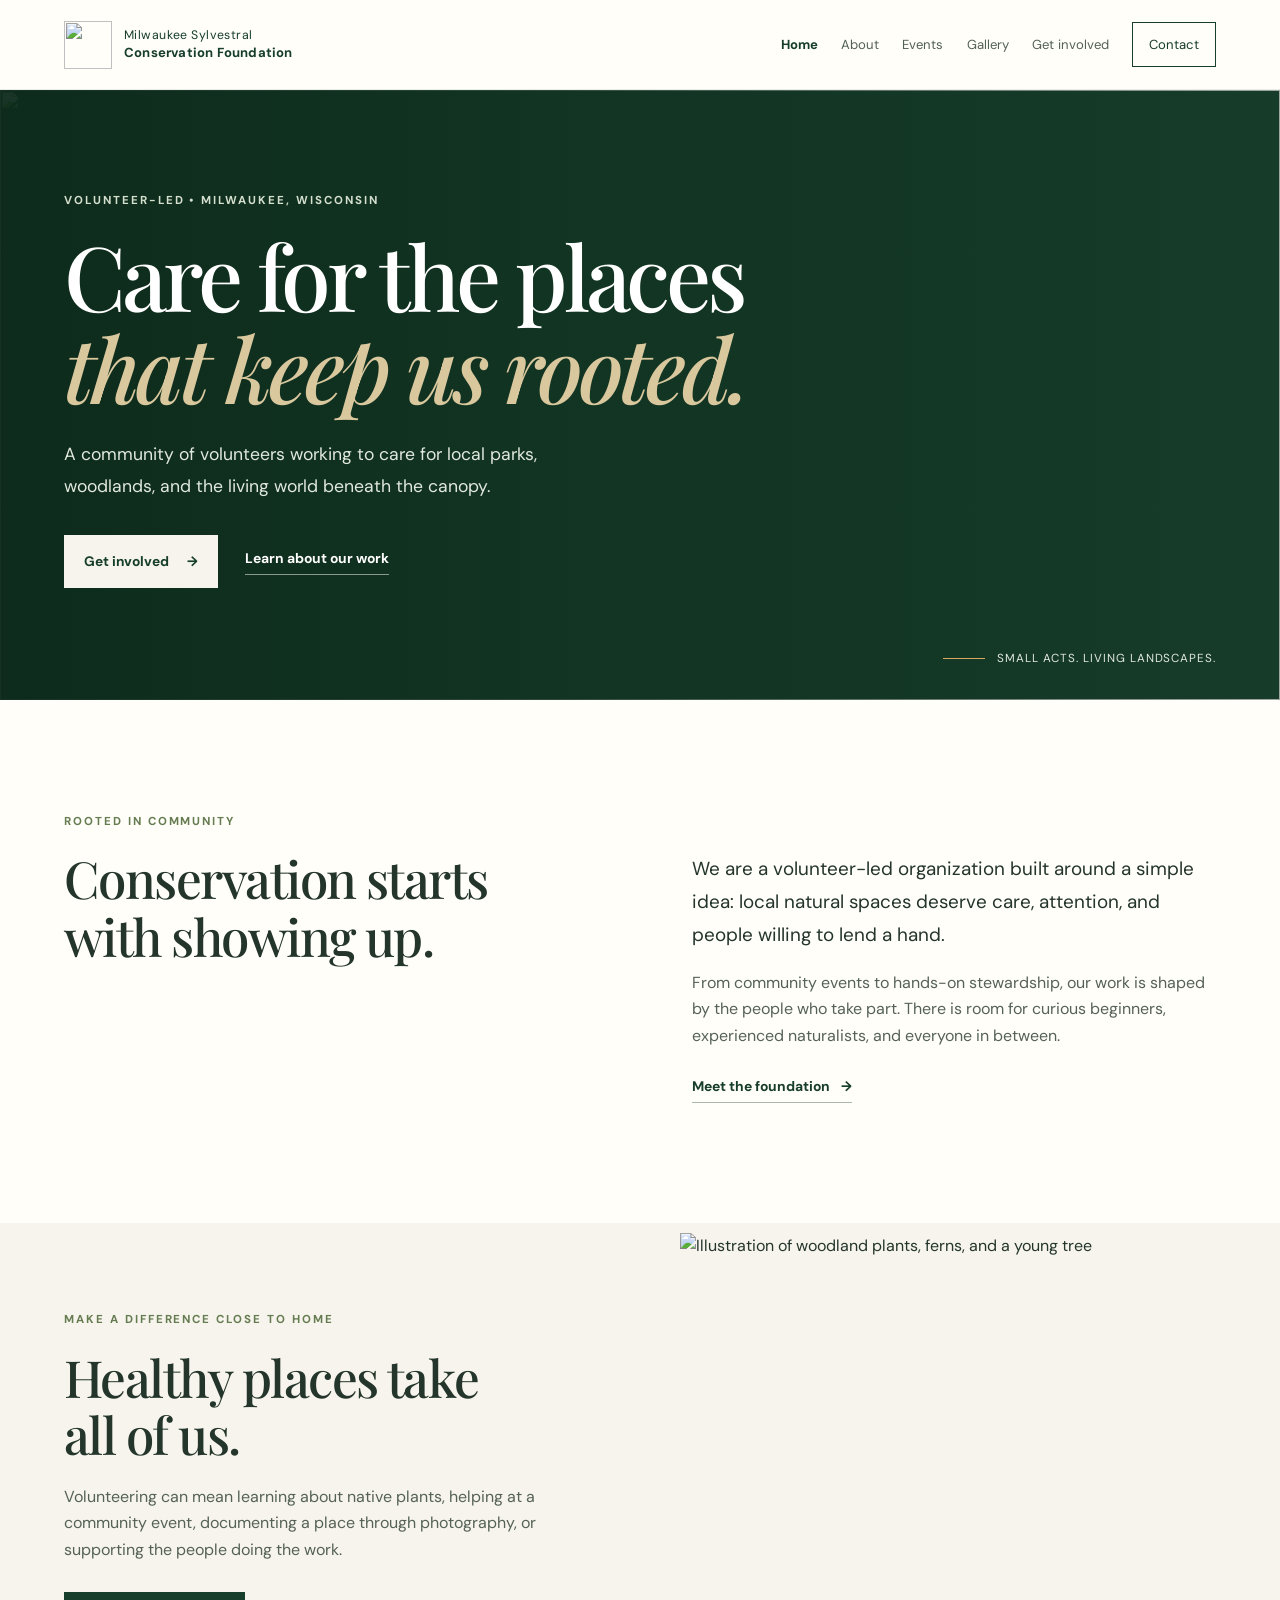
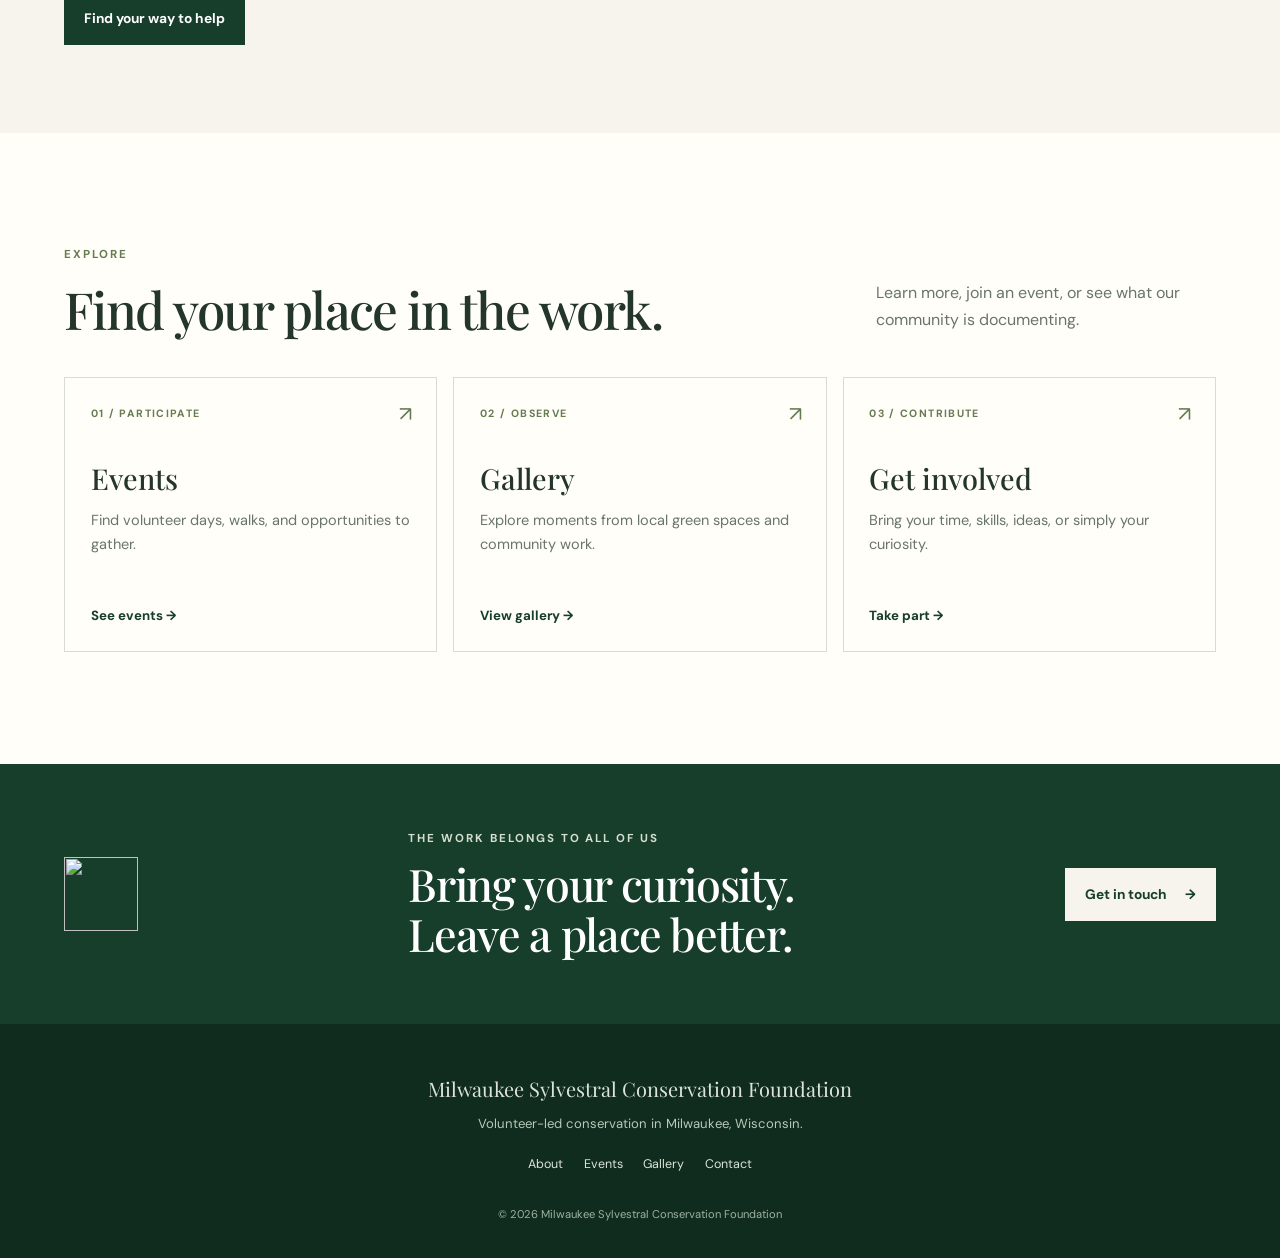
==== index.html @ 04dc6917 "Add files via upload" ====
<!doctype html>
<html lang="en">
<head>
  <meta charset="utf-8">
  <meta name="viewport" content="width=device-width, initial-scale=1">
  <meta name="description" content="The Milwaukee Sylvestral Conservation Foundation is a volunteer-led effort to care for local parks, woodlands, and the living communities within them.">
  <meta name="theme-color" content="#173d2b">
  <title>Milwaukee Sylvestral Conservation Foundation</title>
  <link rel="icon" href="assets/logo.svg" type="image/svg+xml">
  <link rel="stylesheet" href="styles.css">
  <script src="script.js" defer></script>
</head>
<body>
  <a class="skip-link" href="#main">Skip to content</a>
  <header class="site-header">
    <a class="brand" href="index.html" aria-label="Milwaukee Sylvestral Conservation Foundation home">
      <img src="assets/logo.svg" alt="" class="brand-mark">
      <span class="brand-name">Milwaukee Sylvestral<br><strong>Conservation Foundation</strong></span>
    </a>
    <button class="menu-toggle" aria-expanded="false" aria-controls="site-nav">Menu</button>
    <nav class="site-nav" id="site-nav" aria-label="Main navigation">
      <a class="active" href="index.html">Home</a>
      <a href="about.html">About</a>
      <a href="events.html">Events</a>
      <a href="gallery.html">Gallery</a>
      <a href="get-involved.html">Get involved</a>
      <a class="nav-contact" href="contact.html">Contact</a>
    </nav>
  </header>

  <main id="main">
    <section class="hero">
      <img class="hero-art" src="assets/woodland-banner.svg" alt="" aria-hidden="true">
      <div class="hero-content">
        <p class="eyebrow">Volunteer-led • Milwaukee, Wisconsin</p>
        <h1>Care for the places<br><em>that keep us rooted.</em></h1>
        <p class="hero-copy">A community of volunteers working to care for local parks, woodlands, and the living world beneath the canopy.</p>
        <div class="button-row">
          <a class="button button-light" href="get-involved.html">Get involved <span aria-hidden="true">→</span></a>
          <a class="text-link text-link-light" href="about.html">Learn about our work</a>
        </div>
      </div>
      <div class="hero-note"><span class="note-line"></span><span>Small acts. Living landscapes.</span></div>
    </section>

    <section class="intro section-wrap">
      <div class="section-kicker">Rooted in community</div>
      <div class="intro-grid">
        <h2>Conservation starts<br>with showing up.</h2>
        <div>
          <p class="large-copy">We are a volunteer-led organization built around a simple idea: local natural spaces deserve care, attention, and people willing to lend a hand.</p>
          <p>From community events to hands-on stewardship, our work is shaped by the people who take part. There is room for curious beginners, experienced naturalists, and everyone in between.</p>
          <a class="text-link" href="about.html">Meet the foundation <span aria-hidden="true">→</span></a>
        </div>
      </div>
    </section>

    <section class="feature-band">
      <div class="section-wrap feature-grid">
        <div class="feature-copy">
          <p class="eyebrow">Make a difference close to home</p>
          <h2>Healthy places take<br>all of us.</h2>
          <p>Volunteering can mean learning about native plants, helping at a community event, documenting a place through photography, or supporting the people doing the work.</p>
          <a class="button button-dark" href="get-involved.html">Find your way to help</a>
        </div>
        <div class="feature-illustration">
          <img src="assets/woodland-detail.svg" alt="Illustration of woodland plants, ferns, and a young tree">
        </div>
      </div>
    </section>

    <section class="section-wrap home-links">
      <div class="section-heading">
        <div>
          <div class="section-kicker">Explore</div>
          <h2>Find your place in the work.</h2>
        </div>
        <p>Learn more, join an event, or see what our community is documenting.</p>
      </div>
      <div class="card-grid">
        <a class="info-card" href="events.html">
          <span class="card-number">01 / PARTICIPATE</span>
          <span class="card-icon" aria-hidden="true">↗</span>
          <h3>Events</h3>
          <p>Find volunteer days, walks, and opportunities to gather.</p>
          <span class="card-link">See events <span aria-hidden="true">→</span></span>
        </a>
        <a class="info-card" href="gallery.html">
          <span class="card-number">02 / OBSERVE</span>
          <span class="card-icon" aria-hidden="true">↗</span>
          <h3>Gallery</h3>
          <p>Explore moments from local green spaces and community work.</p>
          <span class="card-link">View gallery <span aria-hidden="true">→</span></span>
        </a>
        <a class="info-card" href="get-involved.html">
          <span class="card-number">03 / CONTRIBUTE</span>
          <span class="card-icon" aria-hidden="true">↗</span>
          <h3>Get involved</h3>
          <p>Bring your time, skills, ideas, or simply your curiosity.</p>
          <span class="card-link">Take part <span aria-hidden="true">→</span></span>
        </a>
      </div>
    </section>

    <section class="closing-cta">
      <div class="section-wrap closing-inner">
        <img src="assets/logo-light.svg" alt="" class="closing-logo">
        <div>
          <p class="eyebrow">The work belongs to all of us</p>
          <h2>Bring your curiosity.<br>Leave a place better.</h2>
        </div>
        <a class="button button-light" href="contact.html">Get in touch <span aria-hidden="true">→</span></a>
      </div>
    </section>
  </main>

  <footer class="site-footer">
    <a class="footer-brand" href="index.html">Milwaukee Sylvestral Conservation Foundation</a>
    <p>Volunteer-led conservation in Milwaukee, Wisconsin.</p>
    <div class="footer-links"><a href="about.html">About</a><a href="events.html">Events</a><a href="gallery.html">Gallery</a><a href="contact.html">Contact</a></div>
    <small>© <span data-year></span> Milwaukee Sylvestral Conservation Foundation</small>
  </footer>
</body>
</html>
---- styles.css ----
@import url('https://fonts.googleapis.com/css2?family=DM+Sans:wght@400;500;600;700&family=Playfair+Display:ital,wght@0,500;0,600;1,500;1,600&display=swap');

:root{--forest:#173d2b;--forest-2:#244c37;--moss:#657b50;--sage:#dce4d5;--cream:#f6f4ec;--paper:#fffef9;--ink:#24352b;--muted:#69756a;--line:#d8ddd2;--accent:#d6a75d;--serif:"Playfair Display",Georgia,serif;--sans:"DM Sans",Arial,sans-serif;--max:1160px}
*{box-sizing:border-box}
html{scroll-behavior:smooth}
body{margin:0;background:var(--paper);color:var(--ink);font-family:var(--sans);line-height:1.65;-webkit-font-smoothing:antialiased}
a{color:inherit}
img{max-width:100%;display:block}
button,input,textarea,select{font:inherit}
.skip-link{position:absolute;left:-9999px;top:1rem;background:white;padding:.8rem;z-index:99}
.skip-link:focus{left:1rem}
.site-header{height:auto;min-height:90px;display:flex;align-items:center;justify-content:space-between;gap:2rem;padding:1rem max(5vw,calc((100vw - var(--max))/2));background:var(--paper);position:relative;z-index:5;border-bottom:1px solid rgba(23,61,43,.09)}
.brand{display:flex;align-items:center;gap:.75rem;text-decoration:none;flex-shrink:0}
.brand-mark{width:48px;height:48px}
.brand-name{font-size:.77rem;line-height:1.35;letter-spacing:.035em;color:var(--forest)}
.brand-name strong{font-size:.82rem;letter-spacing:.015em}
.site-nav{display:flex;align-items:center;gap:1.45rem}
.site-nav a{font-size:.82rem;text-decoration:none;color:#536055;transition:color .2s}
.site-nav a:hover,.site-nav a.active{color:var(--forest)}
.site-nav a.active{font-weight:700}
.site-nav .nav-contact{border:1px solid var(--forest);padding:.65rem 1rem;color:var(--forest)}
.menu-toggle{display:none;background:none;border:1px solid var(--line);padding:.55rem .8rem;color:var(--forest)}
.hero{position:relative;min-height:610px;background:var(--forest);overflow:hidden;color:#fff;display:flex;align-items:center}
.hero:after{content:"";position:absolute;inset:0;background:linear-gradient(90deg,rgba(13,42,27,.94) 0%,rgba(17,50,32,.82) 43%,rgba(17,50,32,.14) 100%);pointer-events:none}
.hero-art{position:absolute;inset:0;width:100%;height:100%;object-fit:cover;object-position:center 58%;opacity:.95}
.hero-content{position:relative;z-index:1;width:min(var(--max),90%);margin:0 auto;padding:5.5rem 0 6.2rem}
.eyebrow,.section-kicker{font-size:.72rem;letter-spacing:.17em;text-transform:uppercase;font-weight:700}
.eyebrow{color:#d5dfce;margin:0 0 1.2rem}
.hero h1,.page-hero h1{font-family:var(--serif);font-weight:500;font-size:clamp(3.2rem,7vw,6.3rem);letter-spacing:-.045em;line-height:1.02;margin:0;max-width:800px}
.hero h1 em,.page-hero h1 em{font-weight:500;color:#d9c79e}
.hero-copy{font-size:1.1rem;max-width:520px;color:#e1e8dd;margin:1.7rem 0 2rem;line-height:1.8}
.button-row{display:flex;align-items:center;gap:1.7rem;flex-wrap:wrap}
.button{display:inline-flex;align-items:center;justify-content:center;gap:1.1rem;text-decoration:none;border:0;padding:.95rem 1.25rem;font-size:.86rem;font-weight:700;cursor:pointer;transition:transform .2s,background .2s}
.button:hover{transform:translateY(-2px)}
.button-light{background:var(--cream);color:var(--forest)}
.button-dark{background:var(--forest);color:white}
.text-link{display:inline-flex;align-items:center;gap:.7rem;text-decoration:none;color:var(--forest);font-weight:700;font-size:.87rem;border-bottom:1px solid #aab7a8;padding-bottom:.25rem}
.text-link-light{color:#fff;border-color:#8a9a8a}
.hero-note{position:absolute;z-index:1;bottom:2rem;right:max(5vw,calc((100vw - var(--max))/2));display:flex;align-items:center;gap:.75rem;color:#e1e8dd;font-size:.73rem;letter-spacing:.08em;text-transform:uppercase}
.note-line{width:42px;height:1px;background:var(--accent)}
.section-wrap{width:min(var(--max),90%);margin:0 auto}
.intro{padding:7rem 0 7.5rem}
.section-kicker{color:var(--moss);margin-bottom:1.1rem}
.intro-grid{display:grid;grid-template-columns:1fr 1fr;gap:9%;margin-top:1.2rem}
h2{font-family:var(--serif);font-weight:500;font-size:clamp(2.1rem,4vw,3.5rem);line-height:1.12;letter-spacing:-.03em;margin:.2rem 0 1.3rem}
.intro-grid h2{margin-top:0}
.intro-grid p{color:#566257;margin:.1rem 0 1.2rem}
.intro-grid .large-copy{font-size:1.18rem;color:var(--ink);line-height:1.75}
.intro-grid .text-link{margin-top:.4rem}
.feature-band{background:var(--cream);overflow:hidden}
.feature-grid{display:grid;grid-template-columns:1fr 1fr;align-items:center;min-height:510px;gap:5rem}
.feature-copy{padding:5rem 0}
.feature-copy .eyebrow{color:var(--moss)}
.feature-copy h2{font-size:clamp(2.7rem,4vw,4.2rem)}
.feature-copy p:not(.eyebrow){max-width:480px;color:#566257;margin-bottom:1.8rem}
.feature-illustration{height:100%;display:flex;align-items:center;justify-content:center;align-self:stretch}
.feature-illustration img{height:100%;max-height:490px;width:100%;object-fit:contain;object-position:center bottom}
.home-links{padding:7rem 0}
.section-heading{display:flex;justify-content:space-between;gap:2rem;align-items:end;margin-bottom:2.4rem}
.section-heading h2{margin-bottom:0}
.section-heading>p{max-width:340px;color:var(--muted);margin:0 0 .35rem}
.card-grid{display:grid;grid-template-columns:repeat(3,1fr);gap:1rem}
.info-card{position:relative;text-decoration:none;border:1px solid var(--line);padding:1.7rem 1.6rem 1.5rem;min-height:275px;display:flex;flex-direction:column;transition:background .2s,border-color .2s}
.info-card:hover{background:var(--cream);border-color:#aebba9}
.card-number{font-size:.66rem;font-weight:700;letter-spacing:.13em;color:var(--moss)}
.card-icon{position:absolute;right:1.5rem;top:1.2rem;font-size:1.3rem;color:var(--moss)}
.info-card h3,.event-type-copy h3{font-family:var(--serif);font-size:1.8rem;font-weight:500;margin:2rem 0 .4rem}
.info-card p{font-size:.91rem;color:var(--muted);margin:0 0 1.4rem}
.card-link{margin-top:auto;font-size:.83rem;font-weight:700;color:var(--forest)}
.closing-cta{background:var(--forest);color:white}
.closing-inner{min-height:260px;display:flex;align-items:center;justify-content:space-between;gap:2rem;padding-top:3rem;padding-bottom:3rem}
.closing-logo{width:74px;height:74px}
.closing-inner .eyebrow{margin-bottom:.7rem}
.closing-inner h2{font-size:clamp(2rem,3.5vw,3.3rem);margin:0}
.site-footer{padding:3rem 5vw 2rem;text-align:center;background:#102c1e;color:#dce4d9}
.footer-brand{font-family:var(--serif);font-size:1.25rem;text-decoration:none}
.site-footer p{font-size:.82rem;color:#b9c8b8;margin:.45rem 0 1.2rem}
.footer-links{display:flex;justify-content:center;gap:1.3rem;flex-wrap:wrap;margin:1.1rem 0 1.6rem}
.footer-links a{font-size:.78rem;text-decoration:none;color:#dce4d9}
.site-footer small{font-size:.7rem;color:#9fb19f}
.page-hero{background:var(--forest);color:white;padding:5.8rem 0 6rem}
.page-hero-compact{padding:4.5rem 0 4.8rem}
.page-hero-grid{display:grid;grid-template-columns:1.1fr .9fr;align-items:end;gap:8%}
.page-hero h1{font-size:clamp(3.5rem,7vw,6rem)}
.page-lede{font-size:1.1rem;line-height:1.85;color:#dce5d8;max-width:460px;margin:0 0 .3rem}
.content-two-col{display:grid;grid-template-columns:.85fr 1.15fr;gap:12%;padding-top:7rem;padding-bottom:7rem}
.content-two-col h2{max-width:450px}
.prose{color:#59665a;font-size:1.02rem}
.prose p{margin:0 0 1.3rem}
.values-section{background:var(--cream);padding:6rem 0}
.values-section h2{margin-bottom:2.5rem}
.values-grid{display:grid;grid-template-columns:repeat(4,1fr);gap:1.5rem}
.values-grid article{border-top:1px solid #c4cec0;padding-top:1.1rem}
.values-grid article>span{color:var(--moss);font-size:.75rem;font-weight:700;letter-spacing:.1em}
.values-grid h3{font-family:var(--serif);font-size:1.45rem;font-weight:500;margin:1.3rem 0 .45rem}
.values-grid p{font-size:.88rem;color:var(--muted);margin:0}
.callout-row{display:flex;align-items:center;justify-content:space-between;gap:2rem;padding-top:5rem;padding-bottom:5rem}
.callout-row h2{margin:0}
.callout-row .eyebrow{color:var(--moss)}
.events-content{padding-top:4rem;padding-bottom:6rem}
.notice-panel{display:flex;gap:1.2rem;align-items:flex-start;background:var(--cream);padding:2rem;margin-bottom:5rem}
.notice-mark{display:flex;align-items:center;justify-content:center;border:1px solid #9aaa91;color:var(--forest);width:30px;height:30px;border-radius:50%;flex-shrink:0;font-family:var(--serif)}
.notice-panel h2{font-size:1.8rem;margin:0 0 .5rem}
.notice-panel p{color:var(--muted);margin:.2rem 0 1rem;max-width:680px}
.events-heading{margin-bottom:1.7rem}
.event-types{display:grid;grid-template-columns:repeat(3,1fr);gap:1.2rem}
.event-types article{border:1px solid var(--line)}
.event-type-art{height:170px;background-color:var(--sage);position:relative;overflow:hidden}
.event-type-art:before,.event-type-art:after{content:"";position:absolute;border-radius:100% 0 100% 0;transform:rotate(-25deg)}
.art-leaves:before{width:150px;height:85px;background:#6b845a;left:20%;top:35%;box-shadow:65px -35px 0 #8ba17a,115px 12px 0 #496e4a}
.art-leaves:after{width:2px;height:190px;background:#496e4a;left:48%;top:5%;transform:rotate(35deg)}
.art-walk{background:#dce3d2}
.art-walk:before{width:240px;height:100px;background:#a8b99a;left:12%;top:55%;transform:rotate(-7deg)}
.art-walk:after{width:100px;height:100px;background:#617f5b;right:12%;top:5%;box-shadow:-170px 45px 0 #7e966e}
.art-community{background:#e9dfc8}
.art-community:before{width:90px;height:130px;background:#b4c3a2;left:17%;top:20%;transform:rotate(18deg)}
.art-community:after{width:80px;height:110px;background:#718c65;right:20%;top:27%;transform:rotate(-20deg)}
.event-type-copy{padding:1.3rem 1.4rem 1.5rem}
.event-type-copy h3{margin:1rem 0 .4rem;font-size:1.6rem}
.event-type-copy p{font-size:.88rem;color:var(--muted);margin:0}
.gallery-content{padding-top:4rem;padding-bottom:6rem}
.gallery-intro{max-width:750px;color:var(--muted);margin-bottom:2.3rem}
.gallery-grid{display:grid;grid-template-columns:repeat(3,1fr);grid-auto-rows:240px;gap:1rem}
.gallery-item{position:relative;margin:0;background:var(--cream);overflow:hidden;display:flex;flex-direction:column;justify-content:space-between}
.gallery-item img{width:100%;height:100%;position:absolute;inset:0;object-fit:cover;opacity:.82;transition:transform .5s}
.gallery-item:hover img{transform:scale(1.04)}
.gallery-item:after{content:"";position:absolute;inset:30% 0 0;background:linear-gradient(transparent,rgba(15,43,27,.86))}
.gallery-item figcaption{position:absolute;z-index:1;left:1.3rem;right:1rem;bottom:1.2rem;color:white;display:flex;flex-direction:column;gap:.3rem}
.gallery-item figcaption span{font-size:.64rem;letter-spacing:.14em;font-weight:700}
.gallery-item figcaption strong{font-family:var(--serif);font-size:1.35rem;font-weight:500}
.gallery-tall{grid-row:span 2}
.gallery-wide{grid-column:span 2}
.gallery-color{background:#d9e2d3}
.gallery-color img{object-fit:contain;padding:2.5rem;opacity:.65}
.gallery-note{margin-top:2rem;color:var(--muted);font-size:.9rem}
.gallery-note a{color:var(--forest);font-weight:700}
.involvement-grid{padding-top:4rem;padding-bottom:5rem;display:grid;grid-template-columns:1fr 1fr;column-gap:8%;row-gap:0}
.involvement-card{display:grid;grid-template-columns:48px 1fr;gap:1rem;padding:2rem 0;border-bottom:1px solid var(--line)}
.involvement-number{font-family:var(--serif);font-size:1.5rem;color:var(--moss)}
.involvement-card h2{font-size:1.7rem;margin:0 0 .5rem}
.involvement-card p{color:var(--muted);font-size:.94rem;margin:0}
.involvement-bottom{background:var(--forest);color:white;padding:4.5rem 0}
.involvement-bottom-inner{display:flex;align-items:center;justify-content:space-between;gap:3rem}
.involvement-bottom h2{font-size:clamp(2.2rem,4vw,3.4rem);margin:0 0 .7rem}
.involvement-bottom p:not(.eyebrow){color:#dce5d8;max-width:560px;margin:0}
.involvement-bottom .eyebrow{margin-bottom:.8rem}
.contact-layout{display:grid;grid-template-columns:.9fr 1.1fr;gap:12%;padding-top:5rem;padding-bottom:7rem}
.contact-copy h2{font-size:2.8rem}
.contact-copy>p{color:var(--muted)}
.contact-detail{border-top:1px solid var(--line);padding:1rem 0}
.detail-label{font-size:.68rem;letter-spacing:.14em;text-transform:uppercase;color:var(--moss);font-weight:700}
.contact-detail p{margin:.35rem 0 0}
.setup-note{color:var(--muted);font-size:.9rem}
code{font-family:ui-monospace,SFMono-Regular,Consolas,monospace;font-size:.9em;background:#edf0e8;padding:.12rem .3rem}
.contact-form{background:var(--cream);padding:2.2rem}
.contact-form h2{font-size:2rem;margin:0 0 .3rem}
.form-note{font-size:.85rem;color:var(--muted);margin:0 0 1.5rem}
.contact-form label{display:block;font-size:.78rem;font-weight:700;margin:.95rem 0 .35rem}
.contact-form input,.contact-form select,.contact-form textarea{width:100%;border:1px solid #cbd3c6;background:var(--paper);padding:.8rem;color:var(--ink);border-radius:0}
.contact-form input:focus,.contact-form select:focus,.contact-form textarea:focus{outline:2px solid var(--moss);outline-offset:1px}
.contact-form button{margin-top:1.2rem}
.form-status{font-size:.85rem;color:var(--forest);margin-bottom:0}
@media(max-width:900px){
 .site-header{padding:1rem 5%;min-height:78px}.menu-toggle{display:block}.site-nav{display:none;position:absolute;top:100%;left:0;right:0;background:var(--paper);padding:1rem 5% 1.5rem;border-bottom:1px solid var(--line);align-items:stretch;gap:0;flex-direction:column}.site-nav.open{display:flex}.site-nav a{padding:.8rem 0}.site-nav .nav-contact{padding:.7rem 1rem;margin-top:.3rem;text-align:center}
 .hero{min-height:570px}.hero-content{padding:5rem 0}.intro-grid,.feature-grid,.page-hero-grid,.content-two-col,.contact-layout{grid-template-columns:1fr;gap:2rem}.intro{padding:5rem 0}.feature-grid{gap:0}.feature-copy{padding:4rem 0 1rem}.feature-illustration{height:300px}.section-heading{align-items:start;flex-direction:column;gap:1rem}.values-grid{grid-template-columns:repeat(2,1fr)}.page-hero{padding:4rem 0}.page-lede{max-width:600px}.contact-layout{gap:3rem}.gallery-grid{grid-auto-rows:210px}.closing-inner{flex-wrap:wrap}.closing-inner>div{flex:1 1 60%}
}
@media(max-width:600px){
 .brand-mark{width:40px;height:40px}.brand-name{font-size:.68rem}.brand-name strong{font-size:.72rem}
 .hero{min-height:590px}.hero:after{background:linear-gradient(90deg,rgba(13,42,27,.93),rgba(17,50,32,.56))}.hero h1{font-size:clamp(3.2rem,15vw,4.5rem)}.hero-copy{font-size:1rem}.hero-note{right:5%;font-size:.62rem}.intro{padding:4rem 0}.intro-grid{gap:1rem}.intro-grid h2{font-size:2.5rem}.feature-copy h2{font-size:3rem}.home-links{padding:4.5rem 0}.card-grid,.event-types,.involvement-grid{grid-template-columns:1fr}.info-card{min-height:230px}.closing-inner{display:grid;grid-template-columns:60px 1fr;gap:1rem}.closing-logo{width:55px;height:55px}.closing-inner h2{font-size:2rem}.closing-inner .button{grid-column:1/-1;justify-self:start}.page-hero h1{font-size:3.7rem}.page-hero-grid{gap:1.3rem}.page-lede{font-size:1rem}.content-two-col{padding-top:4rem;padding-bottom:4rem}.values-section{padding:4rem 0}.values-grid{gap:1.4rem}.values-grid h3{font-size:1.3rem}.callout-row{align-items:start;flex-direction:column;padding-top:3.5rem;padding-bottom:3.5rem}.events-content,.gallery-content{padding-top:3rem;padding-bottom:4rem}.notice-panel{padding:1.2rem;gap:.8rem;margin-bottom:3.5rem}.notice-panel h2{font-size:1.5rem}.gallery-grid{grid-template-columns:1fr 1fr;grid-auto-rows:190px;gap:.65rem}.gallery-tall{grid-row:span 2}.gallery-wide{grid-column:span 2}.gallery-item figcaption{left:.8rem;bottom:.8rem}.gallery-item figcaption strong{font-size:1.1rem}.gallery-item figcaption span{font-size:.56rem}.involvement-grid{padding-top:2rem}.involvement-card{padding:1.5rem 0}.involvement-bottom-inner{align-items:start;flex-direction:column;gap:1.5rem}.contact-layout{padding-top:3rem;padding-bottom:4rem}.contact-copy h2{font-size:2.4rem}.contact-form{padding:1.3rem}.footer-brand{font-size:1.05rem}
}
@media(prefers-reduced-motion:reduce){html{scroll-behavior:auto}*,*:before,*:after{transition:none!important}}
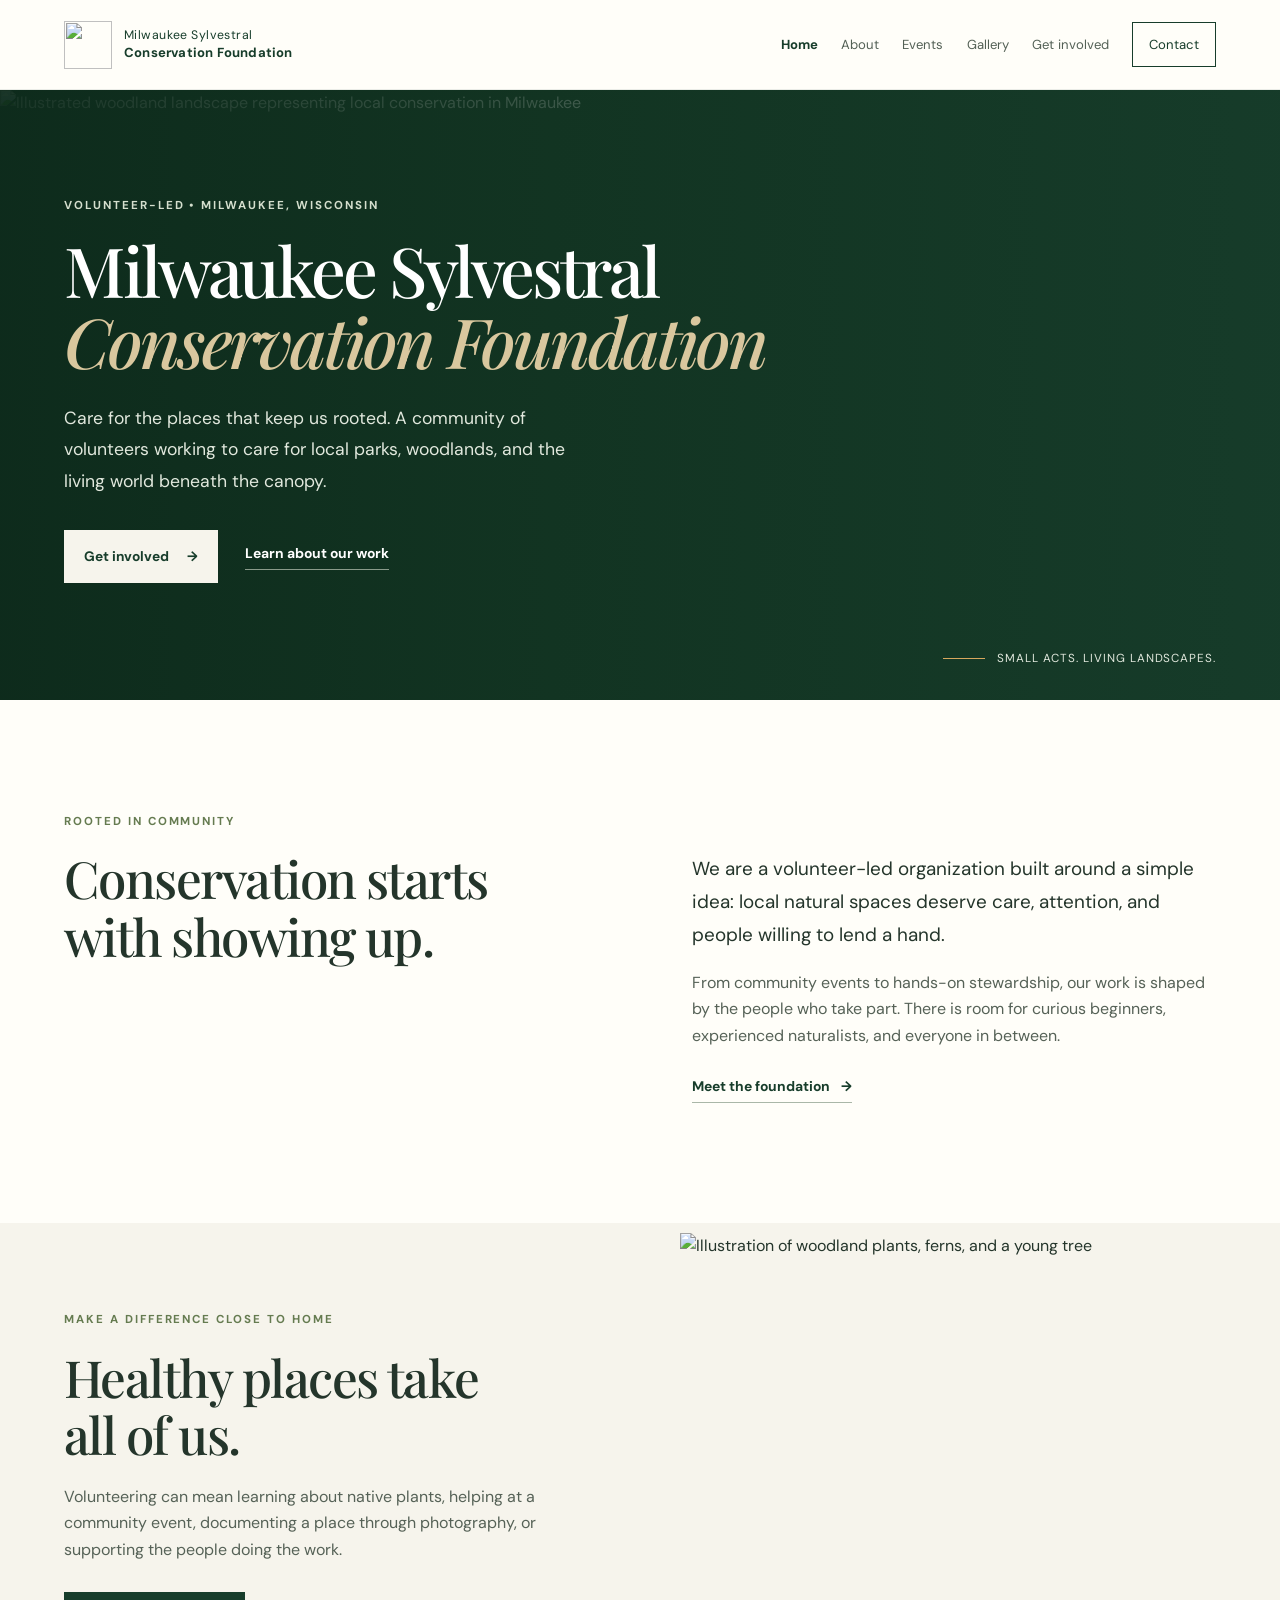
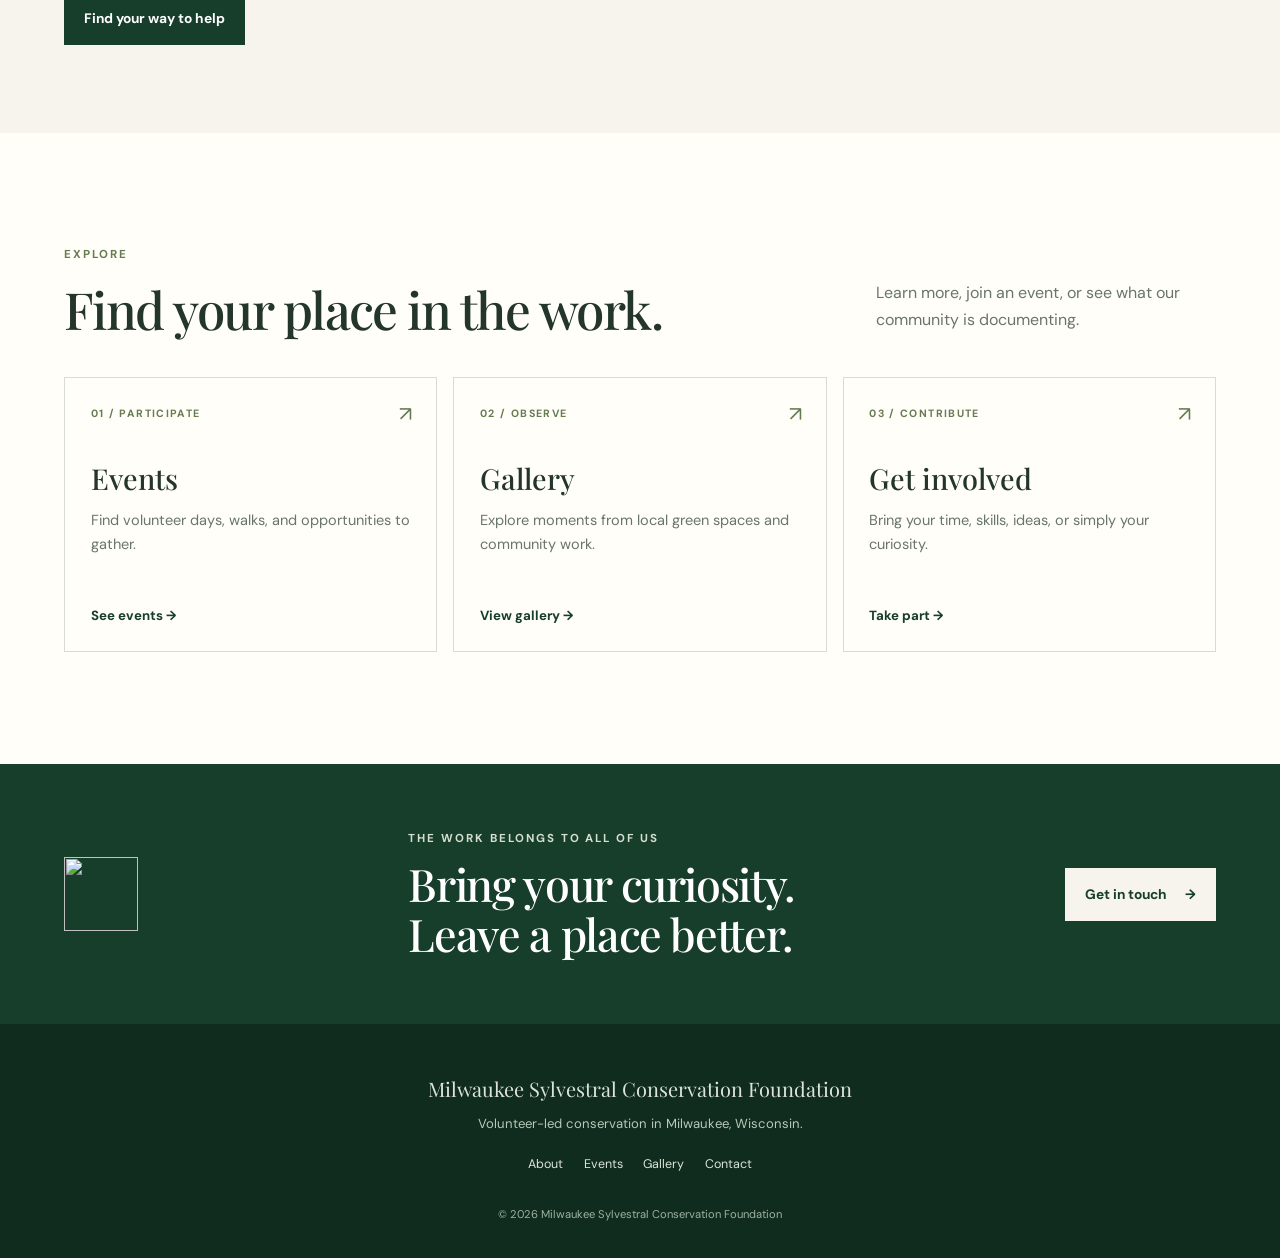
==== commit 3d28521f: "Add files via upload" ====
--- a/index.html
+++ b/index.html
@@ -30,11 +30,11 @@
 
   <main id="main">
     <section class="hero">
-      <img class="hero-art" src="assets/woodland-banner.svg" alt="" aria-hidden="true">
+      <img class="hero-art" src="assets/hero-banner.jpg" alt="Illustrated woodland landscape representing local conservation in Milwaukee">
       <div class="hero-content">
         <p class="eyebrow">Volunteer-led • Milwaukee, Wisconsin</p>
-        <h1>Care for the places<br><em>that keep us rooted.</em></h1>
-        <p class="hero-copy">A community of volunteers working to care for local parks, woodlands, and the living world beneath the canopy.</p>
+        <h1 class="foundation-title">Milwaukee Sylvestral<br><em>Conservation Foundation</em></h1>
+        <p class="hero-copy">Care for the places that keep us rooted. A community of volunteers working to care for local parks, woodlands, and the living world beneath the canopy.</p>
         <div class="button-row">
           <a class="button button-light" href="get-involved.html">Get involved <span aria-hidden="true">→</span></a>
           <a class="text-link text-link-light" href="about.html">Learn about our work</a>
--- a/styles.css
+++ b/styles.css
@@ -27,6 +27,7 @@
 .eyebrow,.section-kicker{font-size:.72rem;letter-spacing:.17em;text-transform:uppercase;font-weight:700}
 .eyebrow{color:#d5dfce;margin:0 0 1.2rem}
 .hero h1,.page-hero h1{font-family:var(--serif);font-weight:500;font-size:clamp(3.2rem,7vw,6.3rem);letter-spacing:-.045em;line-height:1.02;margin:0;max-width:800px}
+.hero h1.foundation-title{font-size:clamp(2.8rem,5.4vw,5.2rem);max-width:900px}
 .hero h1 em,.page-hero h1 em{font-weight:500;color:#d9c79e}
 .hero-copy{font-size:1.1rem;max-width:520px;color:#e1e8dd;margin:1.7rem 0 2rem;line-height:1.8}
 .button-row{display:flex;align-items:center;gap:1.7rem;flex-wrap:wrap}
@@ -166,6 +167,6 @@
 }
 @media(max-width:600px){
  .brand-mark{width:40px;height:40px}.brand-name{font-size:.68rem}.brand-name strong{font-size:.72rem}
- .hero{min-height:590px}.hero:after{background:linear-gradient(90deg,rgba(13,42,27,.93),rgba(17,50,32,.56))}.hero h1{font-size:clamp(3.2rem,15vw,4.5rem)}.hero-copy{font-size:1rem}.hero-note{right:5%;font-size:.62rem}.intro{padding:4rem 0}.intro-grid{gap:1rem}.intro-grid h2{font-size:2.5rem}.feature-copy h2{font-size:3rem}.home-links{padding:4.5rem 0}.card-grid,.event-types,.involvement-grid{grid-template-columns:1fr}.info-card{min-height:230px}.closing-inner{display:grid;grid-template-columns:60px 1fr;gap:1rem}.closing-logo{width:55px;height:55px}.closing-inner h2{font-size:2rem}.closing-inner .button{grid-column:1/-1;justify-self:start}.page-hero h1{font-size:3.7rem}.page-hero-grid{gap:1.3rem}.page-lede{font-size:1rem}.content-two-col{padding-top:4rem;padding-bottom:4rem}.values-section{padding:4rem 0}.values-grid{gap:1.4rem}.values-grid h3{font-size:1.3rem}.callout-row{align-items:start;flex-direction:column;padding-top:3.5rem;padding-bottom:3.5rem}.events-content,.gallery-content{padding-top:3rem;padding-bottom:4rem}.notice-panel{padding:1.2rem;gap:.8rem;margin-bottom:3.5rem}.notice-panel h2{font-size:1.5rem}.gallery-grid{grid-template-columns:1fr 1fr;grid-auto-rows:190px;gap:.65rem}.gallery-tall{grid-row:span 2}.gallery-wide{grid-column:span 2}.gallery-item figcaption{left:.8rem;bottom:.8rem}.gallery-item figcaption strong{font-size:1.1rem}.gallery-item figcaption span{font-size:.56rem}.involvement-grid{padding-top:2rem}.involvement-card{padding:1.5rem 0}.involvement-bottom-inner{align-items:start;flex-direction:column;gap:1.5rem}.contact-layout{padding-top:3rem;padding-bottom:4rem}.contact-copy h2{font-size:2.4rem}.contact-form{padding:1.3rem}.footer-brand{font-size:1.05rem}
+ .hero{min-height:590px}.hero:after{background:linear-gradient(90deg,rgba(13,42,27,.93),rgba(17,50,32,.56))}.hero h1{font-size:clamp(2.45rem,11vw,3.5rem)}.hero-copy{font-size:1rem}.hero-note{right:5%;font-size:.62rem}.intro{padding:4rem 0}.intro-grid{gap:1rem}.intro-grid h2{font-size:2.5rem}.feature-copy h2{font-size:3rem}.home-links{padding:4.5rem 0}.card-grid,.event-types,.involvement-grid{grid-template-columns:1fr}.info-card{min-height:230px}.closing-inner{display:grid;grid-template-columns:60px 1fr;gap:1rem}.closing-logo{width:55px;height:55px}.closing-inner h2{font-size:2rem}.closing-inner .button{grid-column:1/-1;justify-self:start}.page-hero h1{font-size:3.7rem}.page-hero-grid{gap:1.3rem}.page-lede{font-size:1rem}.content-two-col{padding-top:4rem;padding-bottom:4rem}.values-section{padding:4rem 0}.values-grid{gap:1.4rem}.values-grid h3{font-size:1.3rem}.callout-row{align-items:start;flex-direction:column;padding-top:3.5rem;padding-bottom:3.5rem}.events-content,.gallery-content{padding-top:3rem;padding-bottom:4rem}.notice-panel{padding:1.2rem;gap:.8rem;margin-bottom:3.5rem}.notice-panel h2{font-size:1.5rem}.gallery-grid{grid-template-columns:1fr 1fr;grid-auto-rows:190px;gap:.65rem}.gallery-tall{grid-row:span 2}.gallery-wide{grid-column:span 2}.gallery-item figcaption{left:.8rem;bottom:.8rem}.gallery-item figcaption strong{font-size:1.1rem}.gallery-item figcaption span{font-size:.56rem}.involvement-grid{padding-top:2rem}.involvement-card{padding:1.5rem 0}.involvement-bottom-inner{align-items:start;flex-direction:column;gap:1.5rem}.contact-layout{padding-top:3rem;padding-bottom:4rem}.contact-copy h2{font-size:2.4rem}.contact-form{padding:1.3rem}.footer-brand{font-size:1.05rem}
 }
 @media(prefers-reduced-motion:reduce){html{scroll-behavior:auto}*,*:before,*:after{transition:none!important}}
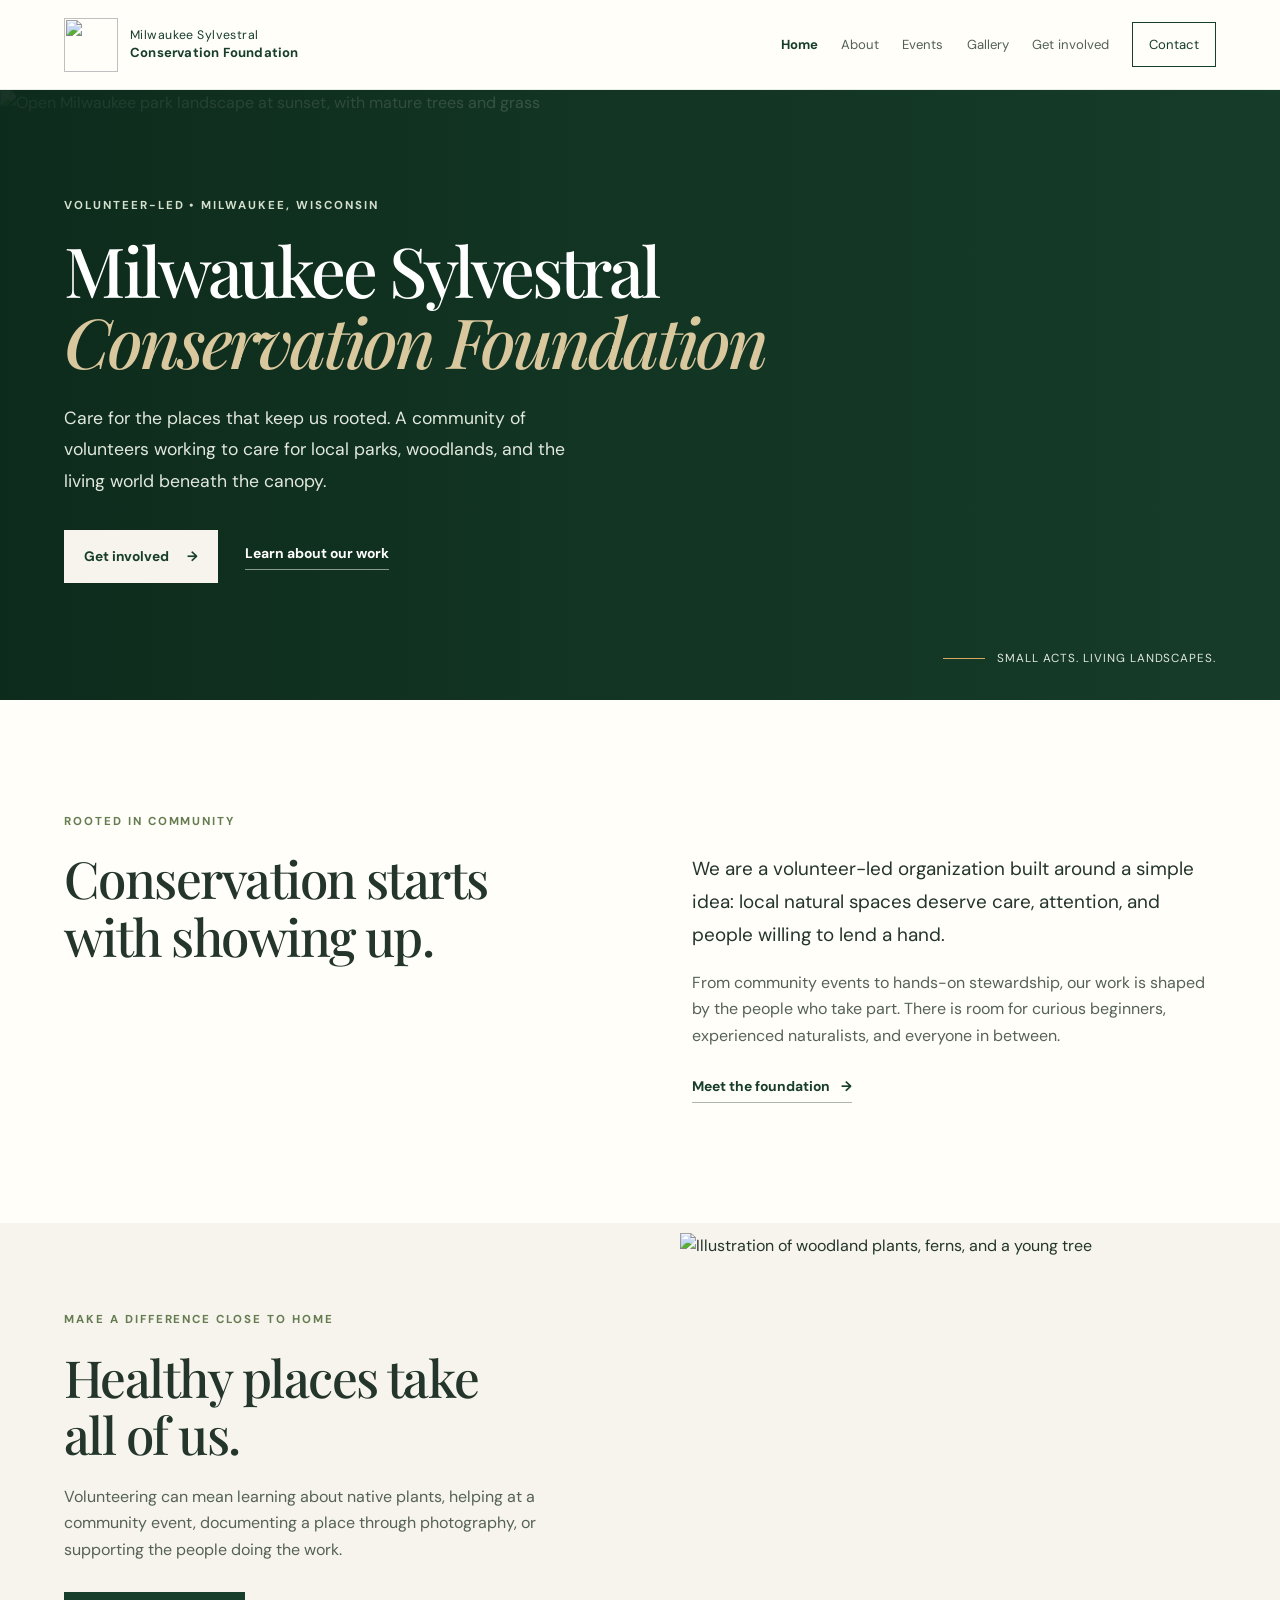
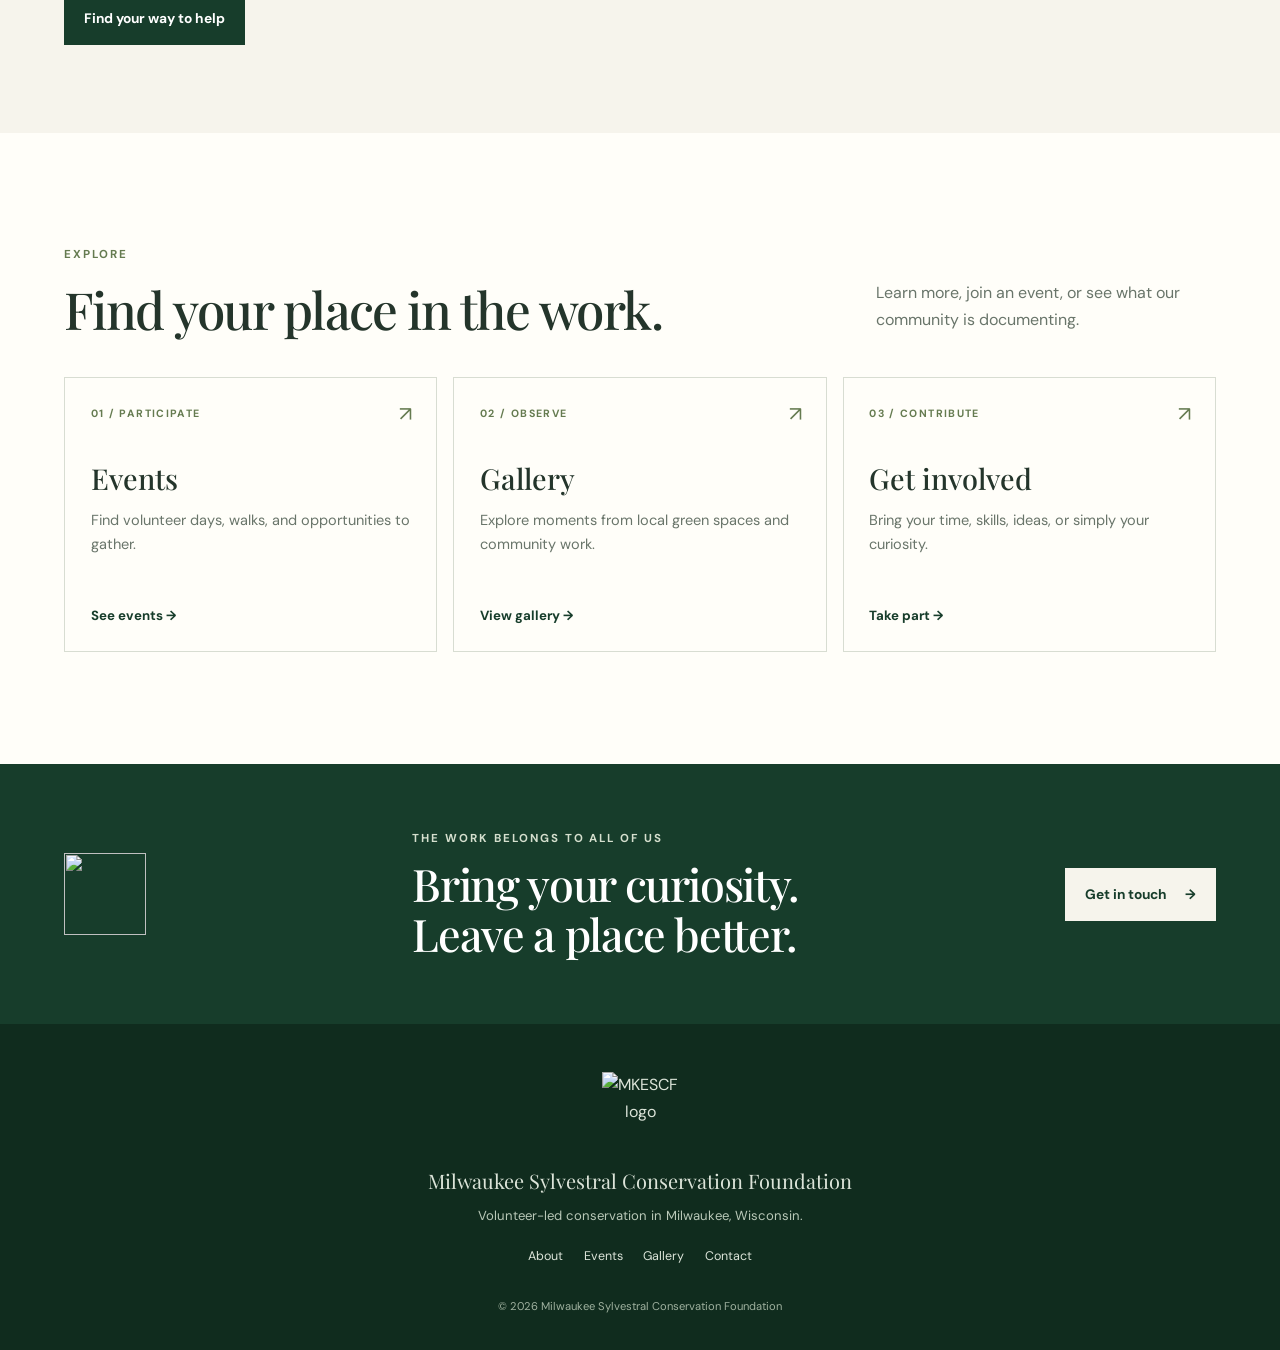
==== commit e9c070fd: "Add files via upload" ====
--- a/index.html
+++ b/index.html
@@ -6,7 +6,7 @@
   <meta name="description" content="The Milwaukee Sylvestral Conservation Foundation is a volunteer-led effort to care for local parks, woodlands, and the living communities within them.">
   <meta name="theme-color" content="#173d2b">
   <title>Milwaukee Sylvestral Conservation Foundation</title>
-  <link rel="icon" href="assets/logo.svg" type="image/svg+xml">
+  <link rel="icon" href="assets/mkescf-favicon.png" type="image/png">
   <link rel="stylesheet" href="styles.css">
   <script src="script.js" defer></script>
 </head>
@@ -14,7 +14,7 @@
   <a class="skip-link" href="#main">Skip to content</a>
   <header class="site-header">
     <a class="brand" href="index.html" aria-label="Milwaukee Sylvestral Conservation Foundation home">
-      <img src="assets/logo.svg" alt="" class="brand-mark">
+      <img src="assets/mkescf-logo.png" alt="" class="brand-mark">
       <span class="brand-name">Milwaukee Sylvestral<br><strong>Conservation Foundation</strong></span>
     </a>
     <button class="menu-toggle" aria-expanded="false" aria-controls="site-nav">Menu</button>
@@ -30,7 +30,7 @@
 
   <main id="main">
     <section class="hero">
-      <img class="hero-art" src="assets/hero-banner.jpg" alt="Illustrated woodland landscape representing local conservation in Milwaukee">
+      <img class="hero-art" src="assets/homepage-banner.jpg" alt="Open Milwaukee park landscape at sunset, with mature trees and grass">
       <div class="hero-content">
         <p class="eyebrow">Volunteer-led • Milwaukee, Wisconsin</p>
         <h1 class="foundation-title">Milwaukee Sylvestral<br><em>Conservation Foundation</em></h1>
@@ -64,7 +64,7 @@
           <a class="button button-dark" href="get-involved.html">Find your way to help</a>
         </div>
         <div class="feature-illustration">
-          <img src="assets/woodland-detail.svg" alt="Illustration of woodland plants, ferns, and a young tree">
+          <img src="assets/woodland-plants-illustration.svg" alt="Illustration of woodland plants, ferns, and a young tree">
         </div>
       </div>
     </section>
@@ -104,7 +104,7 @@
 
     <section class="closing-cta">
       <div class="section-wrap closing-inner">
-        <img src="assets/logo-light.svg" alt="" class="closing-logo">
+        <img src="assets/mkescf-logo.png" alt="" class="closing-logo">
         <div>
           <p class="eyebrow">The work belongs to all of us</p>
           <h2>Bring your curiosity.<br>Leave a place better.</h2>
@@ -115,6 +115,7 @@
   </main>
 
   <footer class="site-footer">
+    <img class="footer-logo" src="assets/mkescf-logo.png" alt="MKESCF logo">
     <a class="footer-brand" href="index.html">Milwaukee Sylvestral Conservation Foundation</a>
     <p>Volunteer-led conservation in Milwaukee, Wisconsin.</p>
     <div class="footer-links"><a href="about.html">About</a><a href="events.html">Events</a><a href="gallery.html">Gallery</a><a href="contact.html">Contact</a></div>
--- a/styles.css
+++ b/styles.css
@@ -170,3 +170,35 @@
  .hero{min-height:590px}.hero:after{background:linear-gradient(90deg,rgba(13,42,27,.93),rgba(17,50,32,.56))}.hero h1{font-size:clamp(2.45rem,11vw,3.5rem)}.hero-copy{font-size:1rem}.hero-note{right:5%;font-size:.62rem}.intro{padding:4rem 0}.intro-grid{gap:1rem}.intro-grid h2{font-size:2.5rem}.feature-copy h2{font-size:3rem}.home-links{padding:4.5rem 0}.card-grid,.event-types,.involvement-grid{grid-template-columns:1fr}.info-card{min-height:230px}.closing-inner{display:grid;grid-template-columns:60px 1fr;gap:1rem}.closing-logo{width:55px;height:55px}.closing-inner h2{font-size:2rem}.closing-inner .button{grid-column:1/-1;justify-self:start}.page-hero h1{font-size:3.7rem}.page-hero-grid{gap:1.3rem}.page-lede{font-size:1rem}.content-two-col{padding-top:4rem;padding-bottom:4rem}.values-section{padding:4rem 0}.values-grid{gap:1.4rem}.values-grid h3{font-size:1.3rem}.callout-row{align-items:start;flex-direction:column;padding-top:3.5rem;padding-bottom:3.5rem}.events-content,.gallery-content{padding-top:3rem;padding-bottom:4rem}.notice-panel{padding:1.2rem;gap:.8rem;margin-bottom:3.5rem}.notice-panel h2{font-size:1.5rem}.gallery-grid{grid-template-columns:1fr 1fr;grid-auto-rows:190px;gap:.65rem}.gallery-tall{grid-row:span 2}.gallery-wide{grid-column:span 2}.gallery-item figcaption{left:.8rem;bottom:.8rem}.gallery-item figcaption strong{font-size:1.1rem}.gallery-item figcaption span{font-size:.56rem}.involvement-grid{padding-top:2rem}.involvement-card{padding:1.5rem 0}.involvement-bottom-inner{align-items:start;flex-direction:column;gap:1.5rem}.contact-layout{padding-top:3rem;padding-bottom:4rem}.contact-copy h2{font-size:2.4rem}.contact-form{padding:1.3rem}.footer-brand{font-size:1.05rem}
 }
 @media(prefers-reduced-motion:reduce){html{scroll-behavior:auto}*,*:before,*:after{transition:none!important}}
+
+
+/* MKESCF event and gallery additions */
+.featured-events-grid { display:grid; grid-template-columns:repeat(2,minmax(0,1fr)); gap:1.25rem; margin:2rem 0 4rem; }
+.featured-event { background:var(--paper, #f5f3eb); border:1px solid rgba(23,61,43,.14); padding:clamp(1.4rem,3vw,2.2rem); display:flex; flex-direction:column; align-items:flex-start; min-height:270px; }
+.event-date,.recurring-day { display:inline-block; color:#315d43; font-size:.76rem; font-weight:700; letter-spacing:.12em; margin-bottom:1.2rem; }
+.featured-event h3,.recurring-events-grid h3 { margin:.35rem 0 .65rem; }
+.featured-event p:not(.card-number),.recurring-events-grid p { line-height:1.65; }
+.featured-event .text-link { margin-top:auto; padding-top:1rem; }
+.event-private { display:inline-block; margin-top:auto; padding:.45rem .7rem; background:#e7e3d6; color:#354b3a; font-size:.75rem; font-weight:700; letter-spacing:.08em; text-transform:uppercase; }
+.recurring-section { background:#edf0e8; padding:4rem 0; }
+.recurring-events-grid { display:grid; grid-template-columns:repeat(3,minmax(0,1fr)); gap:1.2rem; margin-top:2rem; }
+.recurring-events-grid article { padding:1.6rem; background:#fff; border-top:3px solid #52775a; }
+.event-contact { display:flex; justify-content:space-between; align-items:center; gap:1.5rem; padding-top:2.5rem; padding-bottom:2.5rem; }
+.event-contact p { max-width:42rem; }
+.gallery-grid img { width:100%; height:100%; min-height:230px; object-fit:cover; display:block; background:#e6e9df; }
+.gallery-grid img:not([src]),.gallery-grid img[src=""] { visibility:hidden; }
+@media (max-width:760px) { .featured-events-grid,.recurring-events-grid { grid-template-columns:1fr; } .event-contact { align-items:flex-start; flex-direction:column; } }
+
+/* User-supplied identity and reliable image presentation */
+.brand-mark { width:54px; height:54px; object-fit:contain; flex:0 0 54px; }
+.closing-logo { width:82px; height:82px; object-fit:contain; }
+.footer-logo { width:76px; height:76px; object-fit:contain; margin:0 auto 1rem; }
+.hero-art { display:block; }
+.featured-event { overflow:hidden; }
+.event-photo { display:block; width:calc(100% + 2px); max-width:none; height:190px; margin:-1px -1px 1.25rem; object-fit:cover; background:#e5eadf; }
+@media(max-width:600px) {
+  .brand-mark { width:44px; height:44px; flex-basis:44px; }
+  .closing-logo { width:60px; height:60px; }
+  .footer-logo { width:64px; height:64px; }
+  .event-photo { height:175px; }
+}
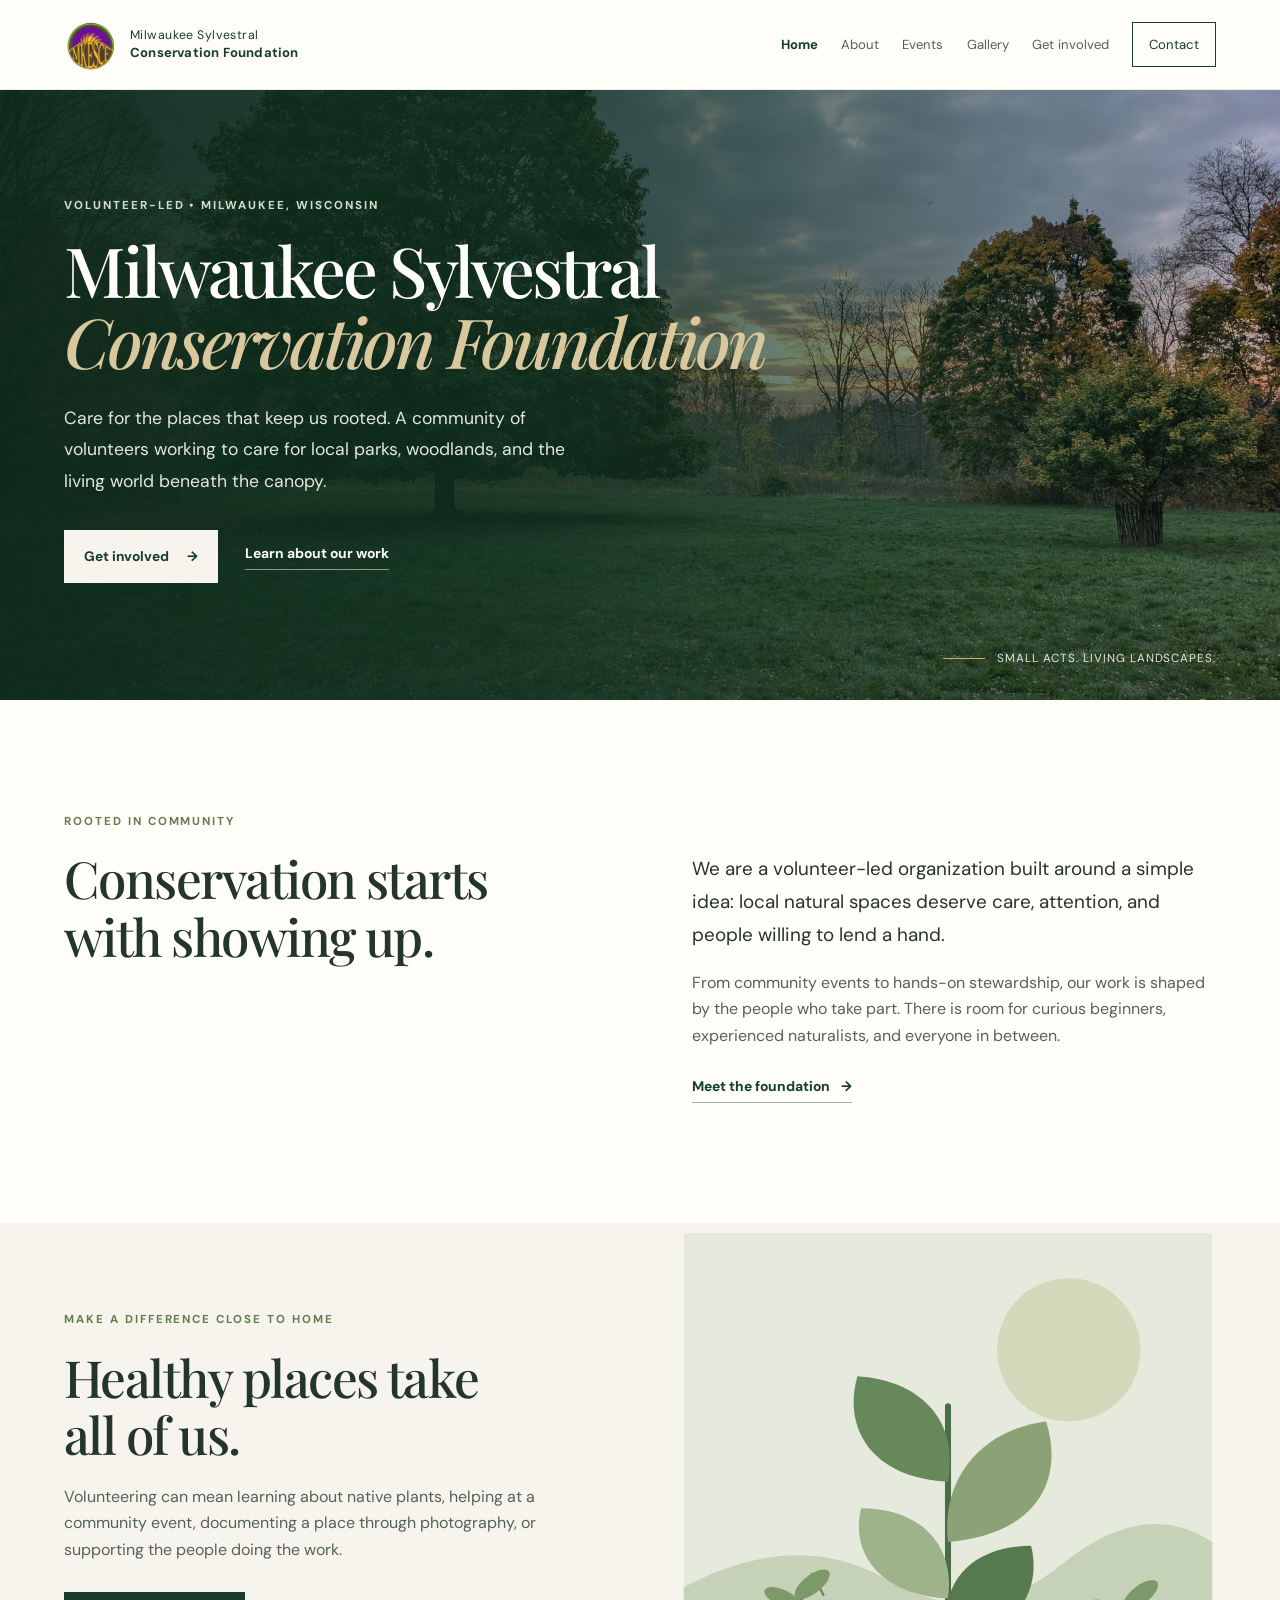
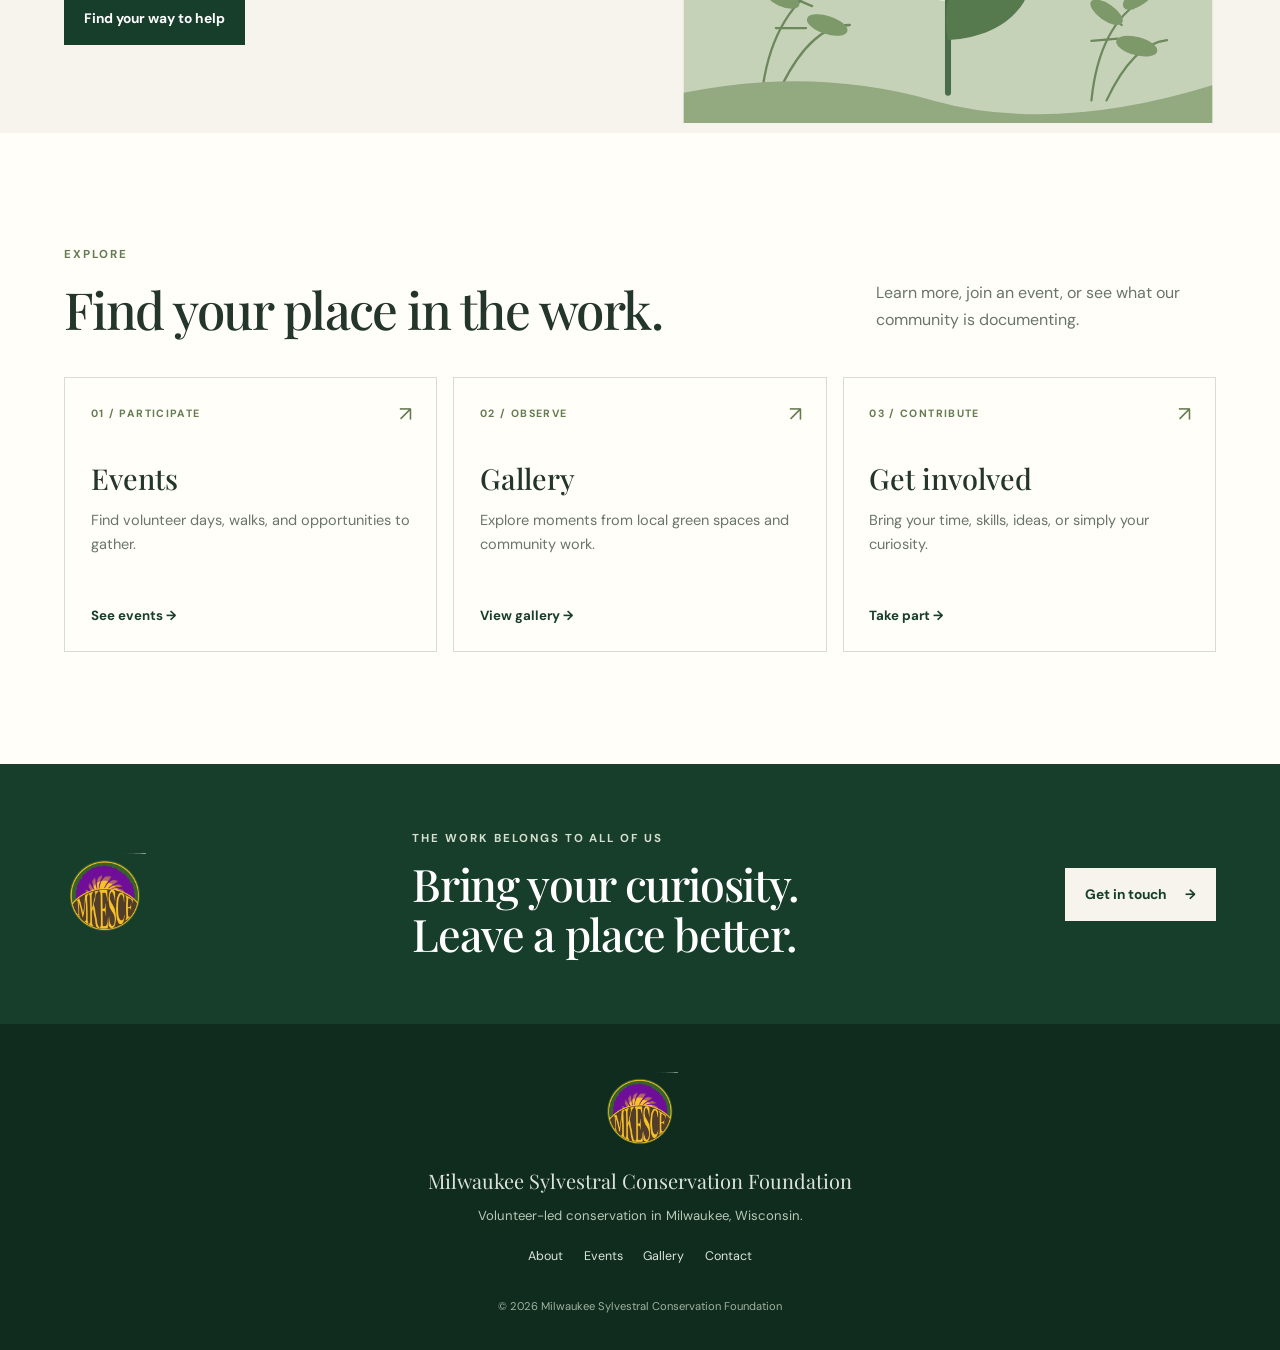
==== commit ade3a8bf: "Add files via upload" ====
--- a/index.html
+++ b/index.html
@@ -6,7 +6,9 @@
   <meta name="description" content="The Milwaukee Sylvestral Conservation Foundation is a volunteer-led effort to care for local parks, woodlands, and the living communities within them.">
   <meta name="theme-color" content="#173d2b">
   <title>Milwaukee Sylvestral Conservation Foundation</title>
-  <link rel="icon" href="assets/mkescf-favicon.png" type="image/png">
+  <link rel="icon" type="image/png" sizes="256x256" href="mkescf-favicon.png?v=3">
+  <link rel="shortcut icon" type="image/png" href="mkescf-favicon.png?v=3">
+  <link rel="apple-touch-icon" href="mkescf-favicon.png?v=3">
   <link rel="stylesheet" href="styles.css">
   <script src="script.js" defer></script>
 </head>
@@ -14,7 +16,7 @@
   <a class="skip-link" href="#main">Skip to content</a>
   <header class="site-header">
     <a class="brand" href="index.html" aria-label="Milwaukee Sylvestral Conservation Foundation home">
-      <img src="assets/mkescf-logo.png" alt="" class="brand-mark">
+      <img src="mkescf-logo.png" alt="" class="brand-mark">
       <span class="brand-name">Milwaukee Sylvestral<br><strong>Conservation Foundation</strong></span>
     </a>
     <button class="menu-toggle" aria-expanded="false" aria-controls="site-nav">Menu</button>
@@ -30,7 +32,7 @@
 
   <main id="main">
     <section class="hero">
-      <img class="hero-art" src="assets/homepage-banner.jpg" alt="Open Milwaukee park landscape at sunset, with mature trees and grass">
+      <img class="hero-art" src="homepage-banner.jpg" alt="Open Milwaukee park landscape at sunset, with mature trees and grass">
       <div class="hero-content">
         <p class="eyebrow">Volunteer-led • Milwaukee, Wisconsin</p>
         <h1 class="foundation-title">Milwaukee Sylvestral<br><em>Conservation Foundation</em></h1>
@@ -64,7 +66,7 @@
           <a class="button button-dark" href="get-involved.html">Find your way to help</a>
         </div>
         <div class="feature-illustration">
-          <img src="assets/woodland-plants-illustration.svg" alt="Illustration of woodland plants, ferns, and a young tree">
+          <img src="woodland-plants-illustration.svg" alt="Illustration of woodland plants, ferns, and a young tree">
         </div>
       </div>
     </section>
@@ -104,7 +106,7 @@
 
     <section class="closing-cta">
       <div class="section-wrap closing-inner">
-        <img src="assets/mkescf-logo.png" alt="" class="closing-logo">
+        <img src="mkescf-logo.png" alt="" class="closing-logo">
         <div>
           <p class="eyebrow">The work belongs to all of us</p>
           <h2>Bring your curiosity.<br>Leave a place better.</h2>
@@ -115,7 +117,7 @@
   </main>
 
   <footer class="site-footer">
-    <img class="footer-logo" src="assets/mkescf-logo.png" alt="MKESCF logo">
+    <img class="footer-logo" src="mkescf-logo.png" alt="MKESCF logo">
     <a class="footer-brand" href="index.html">Milwaukee Sylvestral Conservation Foundation</a>
     <p>Volunteer-led conservation in Milwaukee, Wisconsin.</p>
     <div class="footer-links"><a href="about.html">About</a><a href="events.html">Events</a><a href="gallery.html">Gallery</a><a href="contact.html">Contact</a></div>
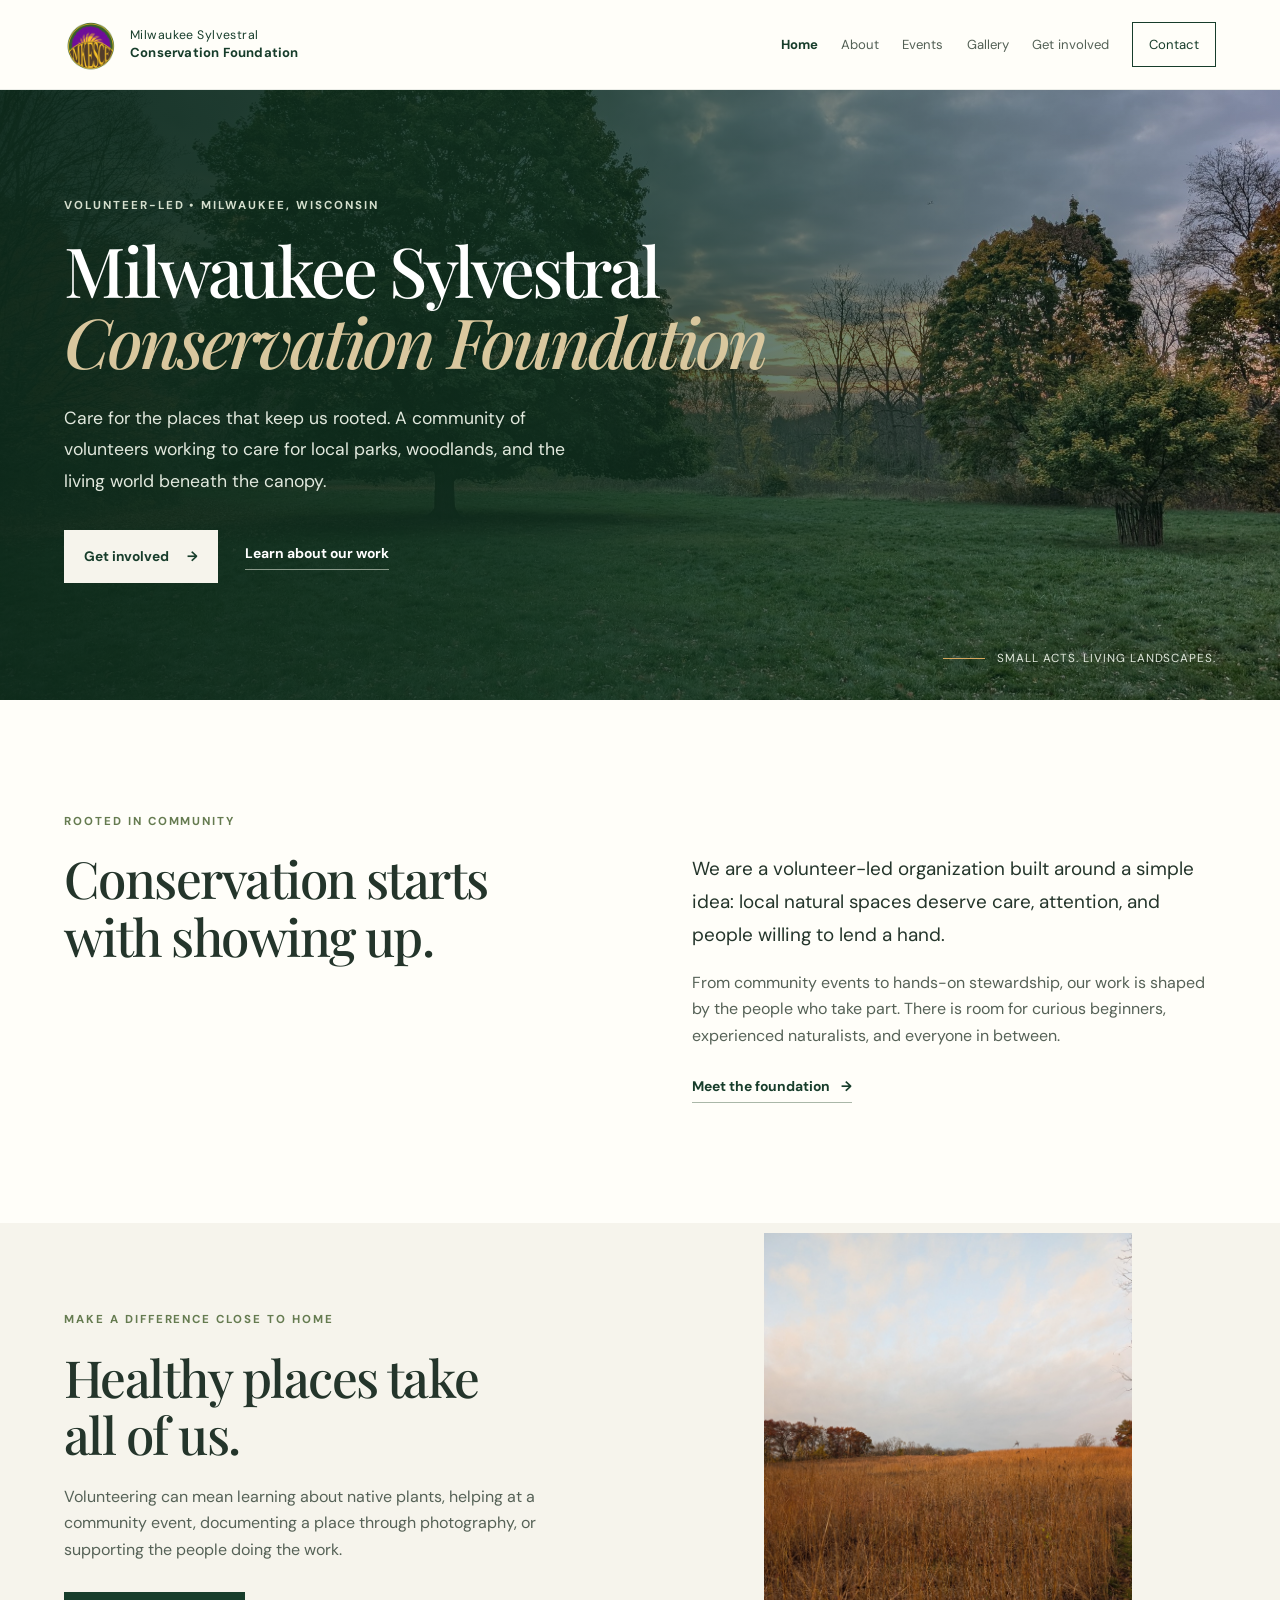
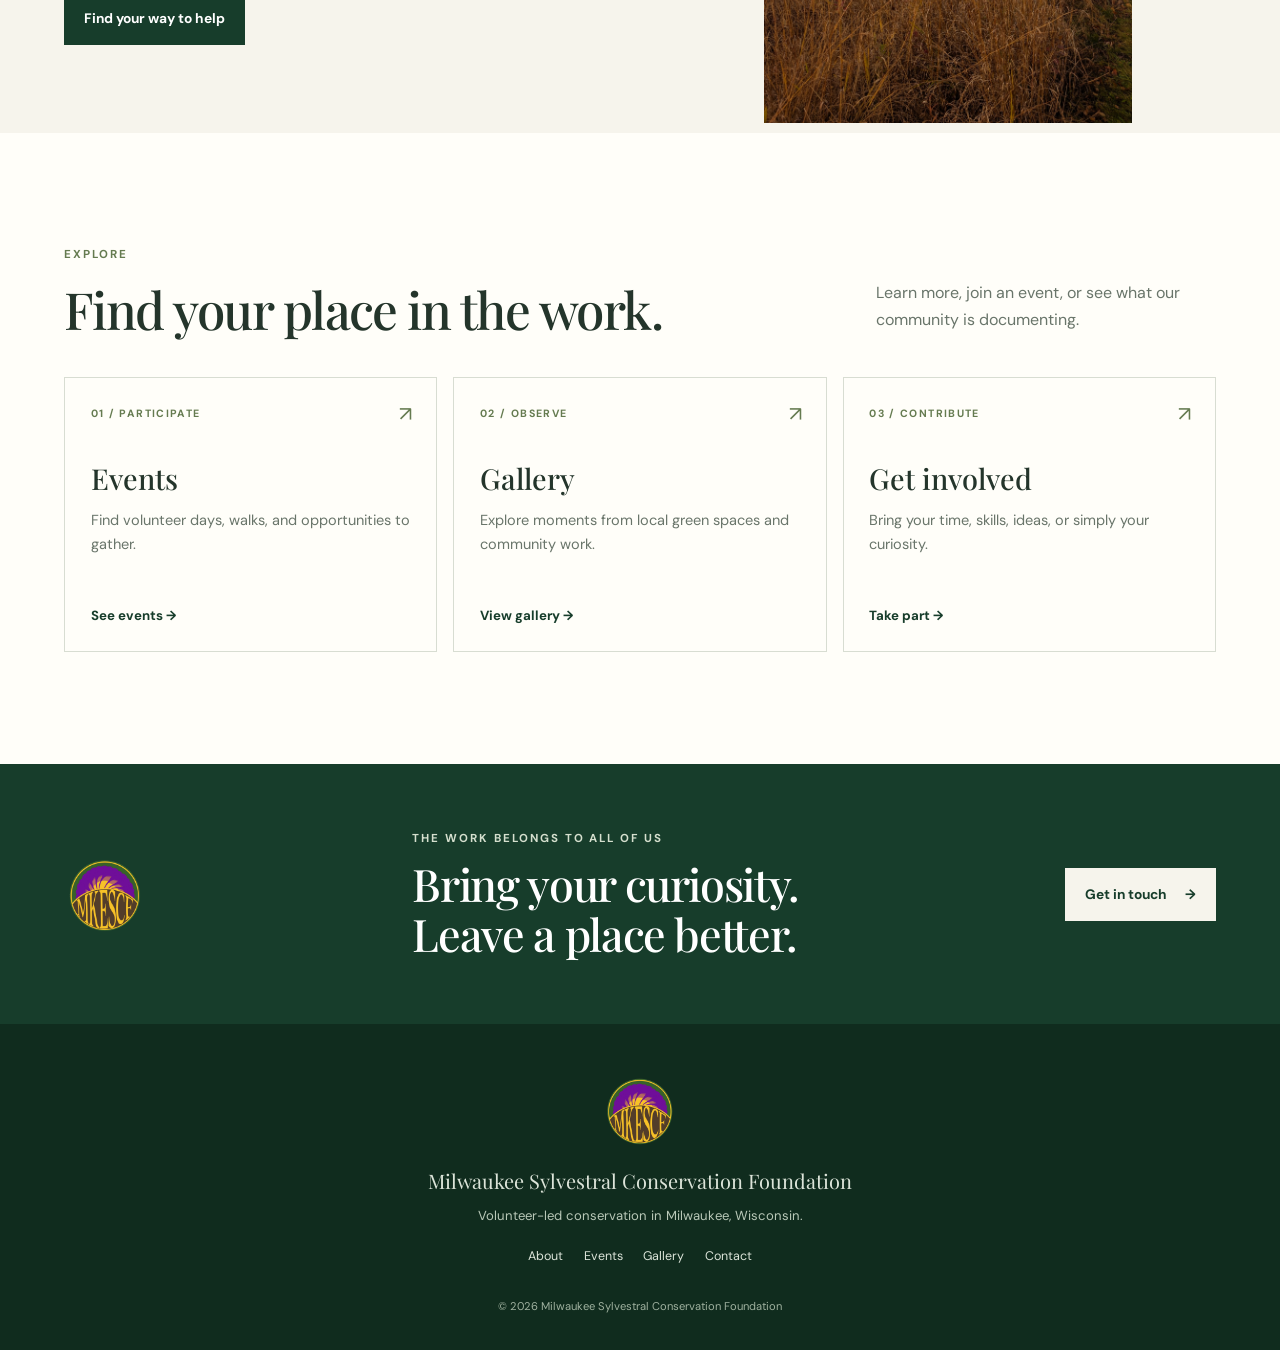
==== commit dba6baaa: "Add files via upload" ====
--- a/index.html
+++ b/index.html
@@ -6,9 +6,9 @@
   <meta name="description" content="The Milwaukee Sylvestral Conservation Foundation is a volunteer-led effort to care for local parks, woodlands, and the living communities within them.">
   <meta name="theme-color" content="#173d2b">
   <title>Milwaukee Sylvestral Conservation Foundation</title>
-  <link rel="icon" type="image/png" sizes="256x256" href="mkescf-favicon.png?v=3">
-  <link rel="shortcut icon" type="image/png" href="mkescf-favicon.png?v=3">
-  <link rel="apple-touch-icon" href="mkescf-favicon.png?v=3">
+  <link rel="icon" type="image/png" sizes="256x256" href="mkescf-favicon.png?v=4">
+  <link rel="shortcut icon" type="image/png" href="mkescf-favicon.png?v=4">
+  <link rel="apple-touch-icon" href="mkescf-favicon.png?v=4">
   <link rel="stylesheet" href="styles.css">
   <script src="script.js" defer></script>
 </head>
@@ -66,7 +66,7 @@
           <a class="button button-dark" href="get-involved.html">Find your way to help</a>
         </div>
         <div class="feature-illustration">
-          <img src="woodland-plants-illustration.svg" alt="Illustration of woodland plants, ferns, and a young tree">
+          <img src="feature-fieldgrass.jpg" alt="A wide field of golden prairie grasses beneath an autumn sky">
         </div>
       </div>
     </section>
